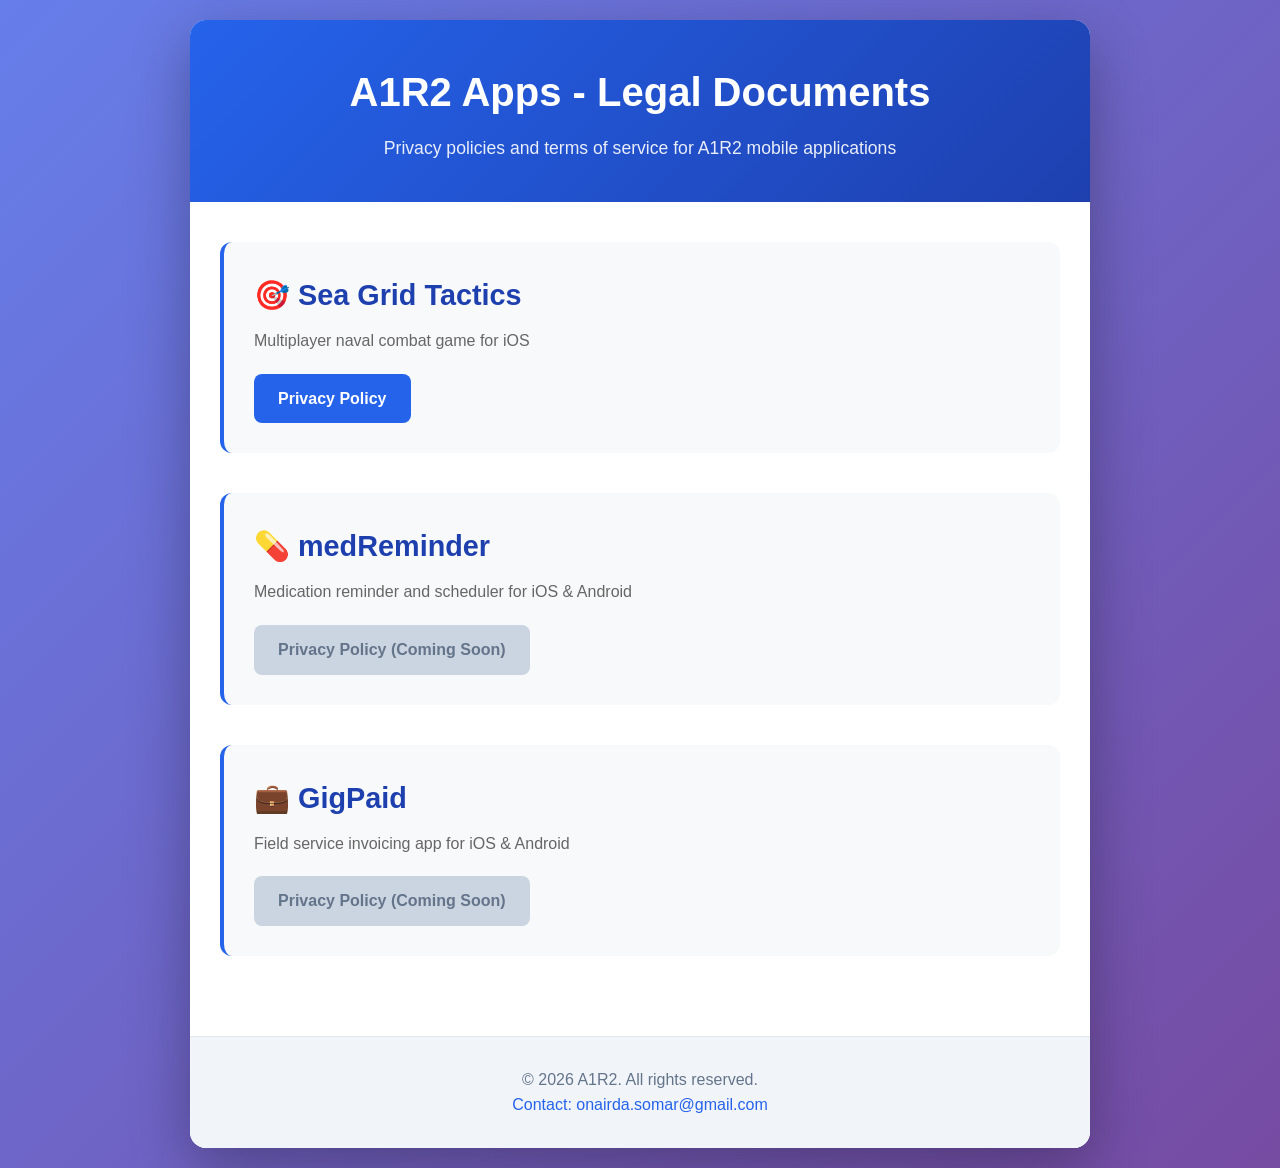
==== index.html @ 009fb309 "Initial commit - Multi-project legal docs hosting Structure: - Homepage with links to all apps - sea" ====
<!DOCTYPE html>
<html lang="en">
<head>
    <meta charset="UTF-8">
    <meta name="viewport" content="width=device-width, initial-scale=1.0">
    <title>A1R2 - Legal Documents</title>
    <link rel="stylesheet" href="shared/styles.css">
</head>
<body>
    <div class="container">
        <header>
            <h1>A1R2 Apps - Legal Documents</h1>
            <p class="subtitle">Privacy policies and terms of service for A1R2 mobile applications</p>
        </header>

        <main>
            <section class="app-section">
                <h2>🎯 Sea Grid Tactics</h2>
                <p>Multiplayer naval combat game for iOS</p>
                <div class="links">
                    <a href="sea-grid-tactics/privacy-policy.html" class="btn">Privacy Policy</a>
                    <!-- <a href="sea-grid-tactics/terms-of-service.html" class="btn">Terms of Service</a> -->
                </div>
            </section>

            <section class="app-section">
                <h2>💊 medReminder</h2>
                <p>Medication reminder and scheduler for iOS & Android</p>
                <div class="links">
                    <a href="medreminder/privacy-policy.html" class="btn disabled">Privacy Policy (Coming Soon)</a>
                </div>
            </section>

            <section class="app-section">
                <h2>💼 GigPaid</h2>
                <p>Field service invoicing app for iOS & Android</p>
                <div class="links">
                    <a href="gigpaid/privacy-policy.html" class="btn disabled">Privacy Policy (Coming Soon)</a>
                </div>
            </section>
        </main>

        <footer>
            <p>&copy; 2026 A1R2. All rights reserved.</p>
            <p><a href="mailto:onairda.somar@gmail.com">Contact: onairda.somar@gmail.com</a></p>
        </footer>
    </div>
</body>
</html>
---- shared/styles.css ----
/* Shared styles for A1R2 legal documents */

* {
    box-sizing: border-box;
    margin: 0;
    padding: 0;
}

body {
    font-family: -apple-system, BlinkMacSystemFont, "Segoe UI", Roboto, Helvetica, Arial, sans-serif;
    line-height: 1.6;
    color: #333;
    background: linear-gradient(135deg, #667eea 0%, #764ba2 100%);
    min-height: 100vh;
    padding: 20px;
}

.container {
    max-width: 900px;
    margin: 0 auto;
    background: white;
    border-radius: 16px;
    box-shadow: 0 20px 60px rgba(0, 0, 0, 0.3);
    overflow: hidden;
}

header {
    background: linear-gradient(135deg, #2563eb 0%, #1e40af 100%);
    color: white;
    padding: 40px 30px;
    text-align: center;
}

header h1 {
    font-size: 2.5em;
    margin-bottom: 10px;
    font-weight: 700;
}

.subtitle {
    font-size: 1.1em;
    opacity: 0.9;
}

main {
    padding: 40px 30px;
}

.app-section {
    margin-bottom: 40px;
    padding: 30px;
    background: #f8f9fa;
    border-radius: 12px;
    border-left: 4px solid #2563eb;
}

.app-section h2 {
    font-size: 1.8em;
    color: #1e40af;
    margin-bottom: 10px;
}

.app-section p {
    color: #666;
    margin-bottom: 20px;
}

.links {
    display: flex;
    gap: 15px;
    flex-wrap: wrap;
}

.btn {
    display: inline-block;
    padding: 12px 24px;
    background: #2563eb;
    color: white;
    text-decoration: none;
    border-radius: 8px;
    font-weight: 600;
    transition: all 0.3s ease;
}

.btn:hover {
    background: #1e40af;
    transform: translateY(-2px);
    box-shadow: 0 4px 12px rgba(37, 99, 235, 0.4);
}

.btn.disabled {
    background: #cbd5e1;
    color: #64748b;
    cursor: not-allowed;
    pointer-events: none;
}

footer {
    background: #f1f5f9;
    padding: 30px;
    text-align: center;
    color: #64748b;
    border-top: 1px solid #e2e8f0;
}

footer a {
    color: #2563eb;
    text-decoration: none;
}

footer a:hover {
    text-decoration: underline;
}

/* Responsive */
@media (max-width: 768px) {
    header h1 {
        font-size: 1.8em;
    }
    
    .app-section {
        padding: 20px;
    }
    
    .links {
        flex-direction: column;
    }
    
    .btn {
        text-align: center;
    }
}
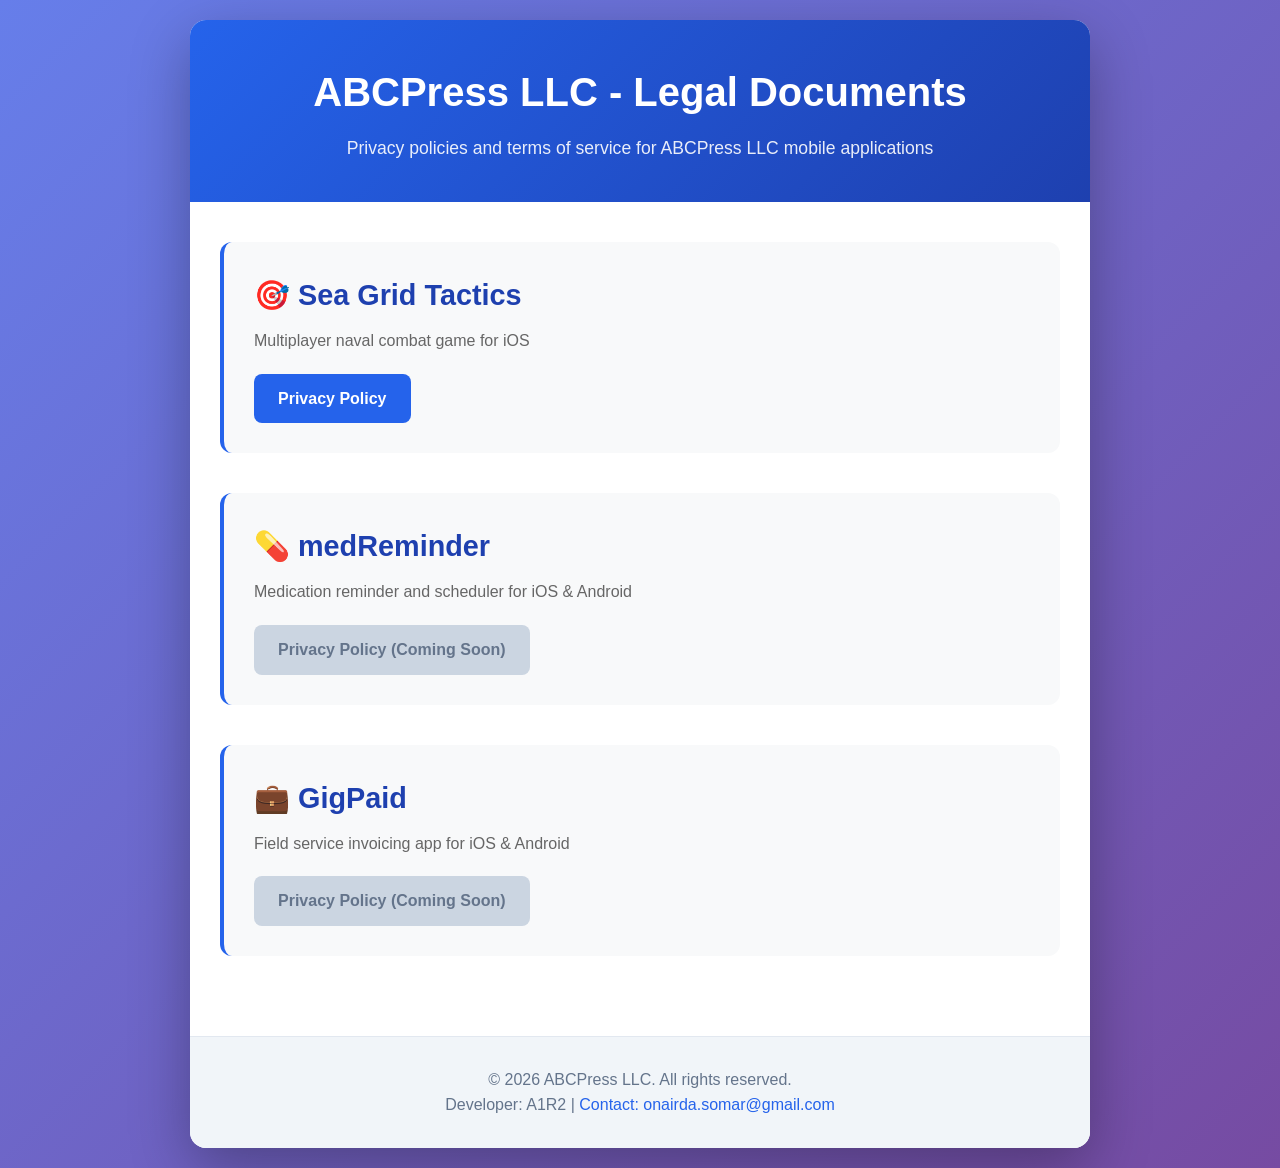
==== commit 02e60349: "Update ownership info - ABCPress LLC is owner, A1R2 is developer" ====
--- a/index.html
+++ b/index.html
@@ -3,14 +3,14 @@
 <head>
     <meta charset="UTF-8">
     <meta name="viewport" content="width=device-width, initial-scale=1.0">
-    <title>A1R2 - Legal Documents</title>
+    <title>ABCPress LLC - Legal Documents</title>
     <link rel="stylesheet" href="shared/styles.css">
 </head>
 <body>
     <div class="container">
         <header>
-            <h1>A1R2 Apps - Legal Documents</h1>
-            <p class="subtitle">Privacy policies and terms of service for A1R2 mobile applications</p>
+            <h1>ABCPress LLC - Legal Documents</h1>
+            <p class="subtitle">Privacy policies and terms of service for ABCPress LLC mobile applications</p>
         </header>
 
         <main>
@@ -41,8 +41,8 @@
         </main>
 
         <footer>
-            <p>&copy; 2026 A1R2. All rights reserved.</p>
-            <p><a href="mailto:onairda.somar@gmail.com">Contact: onairda.somar@gmail.com</a></p>
+            <p>&copy; 2026 ABCPress LLC. All rights reserved.</p>
+            <p>Developer: A1R2 | <a href="mailto:onairda.somar@gmail.com">Contact: onairda.somar@gmail.com</a></p>
         </footer>
     </div>
 </body>
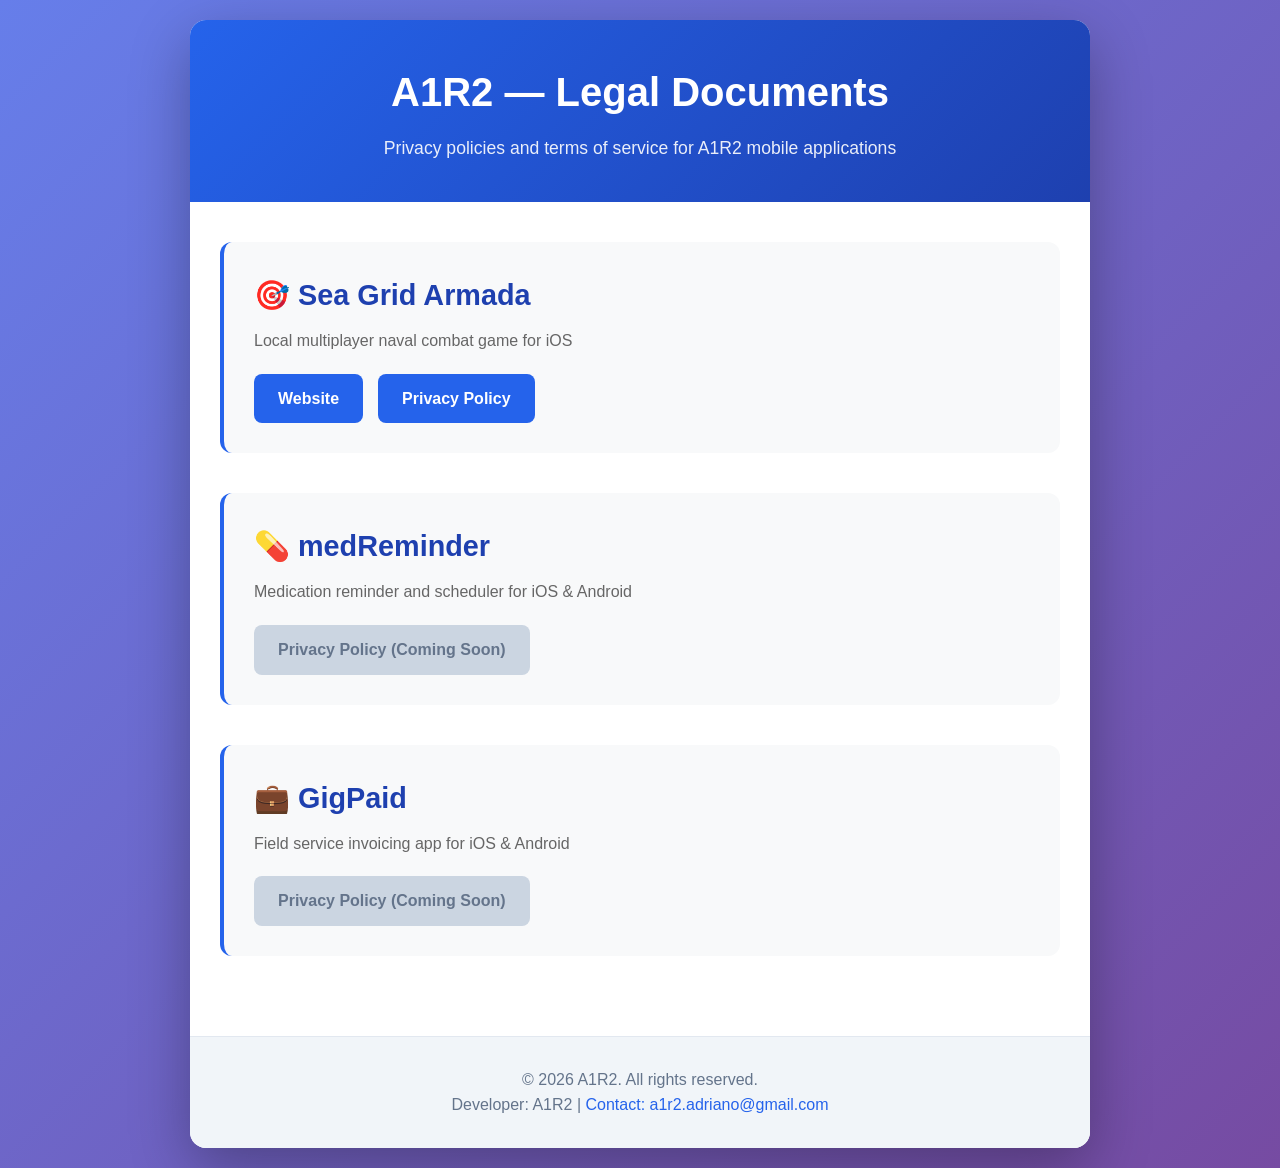
==== commit 445a8671: "Site: retire ABCPress + old name, add split-flap 'play anywhere' board - Root index.html + README: A" ====
--- a/index.html
+++ b/index.html
@@ -3,29 +3,29 @@
 <head>
     <meta charset="UTF-8">
     <meta name="viewport" content="width=device-width, initial-scale=1.0">
-    <title>ABCPress LLC - Legal Documents</title>
+    <title>A1R2 — Legal Documents</title>
     <link rel="stylesheet" href="shared/styles.css">
 </head>
 <body>
     <div class="container">
         <header>
-            <h1>ABCPress LLC - Legal Documents</h1>
-            <p class="subtitle">Privacy policies and terms of service for ABCPress LLC mobile applications</p>
+            <h1>A1R2 — Legal Documents</h1>
+            <p class="subtitle">Privacy policies and terms of service for A1R2 mobile applications</p>
         </header>
 
         <main>
             <section class="app-section">
-                <h2>🎯 Sea Grid Tactics</h2>
-                <p>Multiplayer naval combat game for iOS</p>
+                <h2>🎯 Sea Grid Armada</h2>
+                <p>Local multiplayer naval combat game for iOS</p>
                 <div class="links">
-                    <a href="sea-grid-tactics/privacy-policy.html" class="btn">Privacy Policy</a>
-                    <!-- <a href="sea-grid-tactics/terms-of-service.html" class="btn">Terms of Service</a> -->
+                    <a href="sea-grid-armada/" class="btn">Website</a>
+                    <a href="sea-grid-armada/privacy-policy.html" class="btn">Privacy Policy</a>
                 </div>
             </section>
 
             <section class="app-section">
                 <h2>💊 medReminder</h2>
-                <p>Medication reminder and scheduler for iOS & Android</p>
+                <p>Medication reminder and scheduler for iOS &amp; Android</p>
                 <div class="links">
                     <a href="medreminder/privacy-policy.html" class="btn disabled">Privacy Policy (Coming Soon)</a>
                 </div>
@@ -33,7 +33,7 @@
 
             <section class="app-section">
                 <h2>💼 GigPaid</h2>
-                <p>Field service invoicing app for iOS & Android</p>
+                <p>Field service invoicing app for iOS &amp; Android</p>
                 <div class="links">
                     <a href="gigpaid/privacy-policy.html" class="btn disabled">Privacy Policy (Coming Soon)</a>
                 </div>
@@ -41,8 +41,8 @@
         </main>
 
         <footer>
-            <p>&copy; 2026 ABCPress LLC. All rights reserved.</p>
-            <p>Developer: A1R2 | <a href="mailto:onairda.somar@gmail.com">Contact: onairda.somar@gmail.com</a></p>
+            <p>&copy; 2026 A1R2. All rights reserved.</p>
+            <p>Developer: A1R2 | <a href="mailto:a1r2.adriano@gmail.com">Contact: a1r2.adriano@gmail.com</a></p>
         </footer>
     </div>
 </body>
